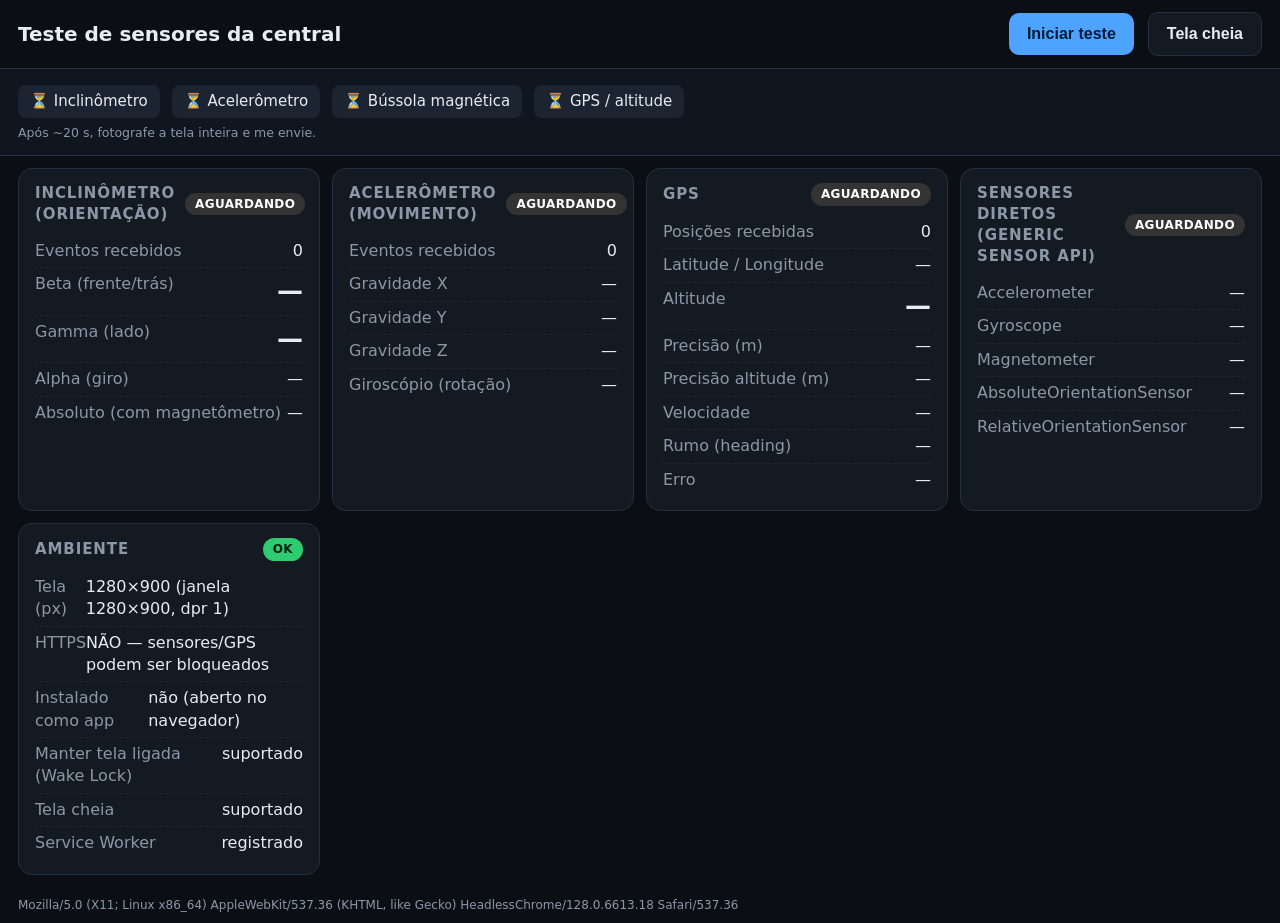
==== index.html @ f586723e "feat: página de teste de sensores para central ADAK (fase 1) Co-Authored-By: Claude Opus 4.8 <norepl" ====
<!DOCTYPE html>
<html lang="pt-BR">
<head>
<meta charset="utf-8">
<meta name="viewport" content="width=device-width, initial-scale=1, viewport-fit=cover">
<meta name="theme-color" content="#0b0f14">
<title>Teste de Sensores — Off-road</title>
<link rel="manifest" href="manifest.json">
<style>
  :root{--bg:#0b0f14;--card:#141a22;--line:#243040;--txt:#e6edf3;--dim:#8b98a8;--ok:#2ecc71;--warn:#f1c40f;--bad:#e74c3c;--acc:#4da3ff}
  *{box-sizing:border-box}
  html,body{margin:0;background:var(--bg);color:var(--txt);font:16px/1.4 system-ui,Roboto,Arial,sans-serif;-webkit-user-select:none;user-select:none}
  header{display:flex;align-items:center;gap:14px;padding:12px 18px;border-bottom:1px solid var(--line)}
  header h1{font-size:20px;margin:0;flex:1}
  button{background:var(--acc);color:#001a33;border:0;border-radius:10px;padding:12px 18px;font-size:16px;font-weight:700}
  button.sec{background:var(--card);color:var(--txt);border:1px solid var(--line)}
  main{display:grid;grid-template-columns:repeat(auto-fit,minmax(300px,1fr));gap:12px;padding:12px 18px}
  .card{background:var(--card);border:1px solid var(--line);border-radius:14px;padding:14px 16px}
  .card h2{font-size:15px;margin:0 0 10px;display:flex;align-items:center;gap:10px;color:var(--dim);text-transform:uppercase;letter-spacing:.06em}
  .badge{margin-left:auto;font-size:12px;padding:3px 10px;border-radius:99px;background:#333;color:#fff;font-weight:700;letter-spacing:.03em}
  .ok{background:var(--ok);color:#03210f}.warn{background:var(--warn);color:#332a00}.bad{background:var(--bad)}
  .row{display:flex;justify-content:space-between;padding:5px 0;border-bottom:1px dashed #1e2733;font-variant-numeric:tabular-nums}
  .row:last-child{border:0}
  .row b{font-weight:400;color:var(--dim)}
  .big{font-size:26px;font-weight:700}
  #summary{padding:12px 18px;background:#0f1620;border-bottom:1px solid var(--line);font-size:15px}
  #summary span{display:inline-block;margin:4px 12px 4px 0;padding:6px 12px;border-radius:8px;background:#1b2430}
  footer{padding:10px 18px;color:var(--dim);font-size:12px;word-break:break-all}
</style>
</head>
<body>
<header>
  <h1>Teste de sensores da central</h1>
  <button id="btnStart">Iniciar teste</button>
  <button id="btnFull" class="sec">Tela cheia</button>
</header>

<div id="summary">Toque em <b>Iniciar teste</b>. Depois de ~20 segundos, fotografe esta tela e me envie.</div>

<main>
  <section class="card">
    <h2>Inclinômetro (orientação) <span class="badge" id="bOri">aguardando</span></h2>
    <div class="row"><b>Eventos recebidos</b><span id="oriN">0</span></div>
    <div class="row"><b>Beta (frente/trás)</b><span id="oriB" class="big">—</span></div>
    <div class="row"><b>Gamma (lado)</b><span id="oriG" class="big">—</span></div>
    <div class="row"><b>Alpha (giro)</b><span id="oriA">—</span></div>
    <div class="row"><b>Absoluto (com magnetômetro)</b><span id="oriAbs">—</span></div>
  </section>

  <section class="card">
    <h2>Acelerômetro (movimento) <span class="badge" id="bMot">aguardando</span></h2>
    <div class="row"><b>Eventos recebidos</b><span id="motN">0</span></div>
    <div class="row"><b>Gravidade X</b><span id="motX">—</span></div>
    <div class="row"><b>Gravidade Y</b><span id="motY">—</span></div>
    <div class="row"><b>Gravidade Z</b><span id="motZ">—</span></div>
    <div class="row"><b>Giroscópio (rotação)</b><span id="motRot">—</span></div>
  </section>

  <section class="card">
    <h2>GPS <span class="badge" id="bGps">aguardando</span></h2>
    <div class="row"><b>Posições recebidas</b><span id="gpsN">0</span></div>
    <div class="row"><b>Latitude / Longitude</b><span id="gpsLL">—</span></div>
    <div class="row"><b>Altitude</b><span id="gpsAlt" class="big">—</span></div>
    <div class="row"><b>Precisão (m)</b><span id="gpsAcc">—</span></div>
    <div class="row"><b>Precisão altitude (m)</b><span id="gpsAltAcc">—</span></div>
    <div class="row"><b>Velocidade</b><span id="gpsSpd">—</span></div>
    <div class="row"><b>Rumo (heading)</b><span id="gpsHdg">—</span></div>
    <div class="row"><b>Erro</b><span id="gpsErr">—</span></div>
  </section>

  <section class="card">
    <h2>Sensores diretos (Generic Sensor API) <span class="badge" id="bGen">aguardando</span></h2>
    <div class="row"><b>Accelerometer</b><span id="gAcc">—</span></div>
    <div class="row"><b>Gyroscope</b><span id="gGyr">—</span></div>
    <div class="row"><b>Magnetometer</b><span id="gMag">—</span></div>
    <div class="row"><b>AbsoluteOrientationSensor</b><span id="gAbs">—</span></div>
    <div class="row"><b>RelativeOrientationSensor</b><span id="gRel">—</span></div>
  </section>

  <section class="card">
    <h2>Ambiente <span class="badge ok" id="bEnv">ok</span></h2>
    <div class="row"><b>Tela (px)</b><span id="envScr">—</span></div>
    <div class="row"><b>HTTPS</b><span id="envHttps">—</span></div>
    <div class="row"><b>Instalado como app</b><span id="envStand">—</span></div>
    <div class="row"><b>Manter tela ligada (Wake Lock)</b><span id="envWake">—</span></div>
    <div class="row"><b>Tela cheia</b><span id="envFull">—</span></div>
    <div class="row"><b>Service Worker</b><span id="envSw">—</span></div>
  </section>
</main>
<footer id="ua"></footer>

<script>
const $ = id => document.getElementById(id);
const fmt = (v, d=1) => (v==null || Number.isNaN(v)) ? '—' : Number(v).toFixed(d);
const badge = (id, cls, txt) => { const b=$(id); b.className='badge '+cls; b.textContent=txt; };
const S = { ori:'?', mot:'?', gps:'?', mag:'?' };

function summary(){
  const lbl = {ok:'✅', no:'❌', wait:'⏳', '?':'⏳'};
  $('summary').innerHTML =
    `<span>${lbl[S.ori]} Inclinômetro</span>` +
    `<span>${lbl[S.mot]} Acelerômetro</span>` +
    `<span>${lbl[S.mag]} Bússola magnética</span>` +
    `<span>${lbl[S.gps]} GPS / altitude</span>` +
    `<br><small style="color:#8b98a8">Após ~20 s, fotografe a tela inteira e me envie.</small>`;
}

// ---------- Ambiente ----------
$('envScr').textContent = `${screen.width}×${screen.height} (janela ${innerWidth}×${innerHeight}, dpr ${devicePixelRatio})`;
$('envHttps').textContent = location.protocol === 'https:' ? 'sim' : (location.hostname==='localhost' ? 'localhost (ok)' : 'NÃO — sensores/GPS podem ser bloqueados');
$('envStand').textContent = matchMedia('(display-mode: standalone)').matches || matchMedia('(display-mode: fullscreen)').matches ? 'sim' : 'não (aberto no navegador)';
$('envWake').textContent = 'wakeLock' in navigator ? 'suportado' : 'não suportado';
$('envFull').textContent = document.fullscreenEnabled ? 'suportado' : 'não suportado';
$('ua').textContent = navigator.userAgent;
if ('serviceWorker' in navigator) {
  navigator.serviceWorker.register('sw.js').then(()=> $('envSw').textContent='registrado').catch(e=> $('envSw').textContent='erro: '+e.message);
} else $('envSw').textContent = 'não suportado';

$('btnFull').onclick = () => document.documentElement.requestFullscreen?.().catch(()=>{});

// ---------- Início ----------
let started = false;
$('btnStart').onclick = async () => {
  if (started) return; started = true;
  $('btnStart').textContent = 'Testando…';
  S.ori=S.mot=S.gps=S.mag='wait'; summary();
  await startOrientation();
  startMotion();
  startGps();
  startGeneric();
  startWakeLock();
  // Veredito após 8 s sem dados
  setTimeout(() => {
    if (oriN === 0) { badge('bOri','bad','sem dados'); S.ori='no'; }
    if (motN === 0) { badge('bMot','bad','sem dados'); S.mot='no'; }
    if (S.mag === 'wait') { S.mag = 'no'; }
    summary();
  }, 8000);
  setTimeout(() => { if (gpsN === 0 && !gpsFailed) { badge('bGps','warn','sem fix ainda'); } }, 20000);
};

// ---------- Orientação ----------
let oriN = 0;
async function startOrientation(){
  if (!('DeviceOrientationEvent' in window)) { badge('bOri','bad','não suportado'); S.ori='no'; return; }
  if (typeof DeviceOrientationEvent.requestPermission === 'function') {
    try { const r = await DeviceOrientationEvent.requestPermission(); if (r !== 'granted') { badge('bOri','bad','permissão negada'); S.ori='no'; return; } } catch(e){}
  }
  const handler = e => {
    if (e.beta == null && e.gamma == null && e.alpha == null) return;
    oriN++;
    $('oriN').textContent = oriN;
    $('oriB').textContent = fmt(e.beta) + '°';
    $('oriG').textContent = fmt(e.gamma) + '°';
    $('oriA').textContent = fmt(e.alpha) + '°';
    $('oriAbs').textContent = e.absolute ? 'sim' : 'não';
    if (e.absolute && e.alpha != null) { S.mag = 'ok'; }
    if (S.ori !== 'ok') { S.ori='ok'; badge('bOri','ok','funciona'); summary(); }
  };
  window.addEventListener('deviceorientationabsolute', handler);
  window.addEventListener('deviceorientation', handler);
}

// ---------- Movimento ----------
let motN = 0;
function startMotion(){
  if (!('DeviceMotionEvent' in window)) { badge('bMot','bad','não suportado'); S.mot='no'; return; }
  window.addEventListener('devicemotion', e => {
    const g = e.accelerationIncludingGravity;
    if (!g || (g.x == null && g.y == null && g.z == null)) return;
    motN++;
    $('motN').textContent = motN;
    $('motX').textContent = fmt(g.x,2); $('motY').textContent = fmt(g.y,2); $('motZ').textContent = fmt(g.z,2);
    const r = e.rotationRate;
    $('motRot').textContent = (r && (r.alpha!=null||r.beta!=null)) ? `${fmt(r.alpha)} / ${fmt(r.beta)} / ${fmt(r.gamma)}` : 'sem giroscópio';
    if (S.mot !== 'ok') { S.mot='ok'; badge('bMot','ok','funciona'); summary(); }
  });
}

// ---------- GPS ----------
let gpsN = 0, gpsFailed = false;
function startGps(){
  if (!('geolocation' in navigator)) { badge('bGps','bad','não suportado'); S.gps='no'; summary(); return; }
  badge('bGps','warn','buscando…');
  navigator.geolocation.watchPosition(p => {
    gpsN++;
    const c = p.coords;
    $('gpsN').textContent = gpsN;
    $('gpsLL').textContent = `${c.latitude.toFixed(5)}, ${c.longitude.toFixed(5)}`;
    $('gpsAlt').textContent = c.altitude == null ? 'sem altitude' : fmt(c.altitude,0) + ' m';
    $('gpsAcc').textContent = fmt(c.accuracy,0);
    $('gpsAltAcc').textContent = c.altitudeAccuracy == null ? '—' : fmt(c.altitudeAccuracy,0);
    $('gpsSpd').textContent = c.speed == null ? '—' : fmt(c.speed*3.6,0) + ' km/h';
    $('gpsHdg').textContent = c.heading == null || Number.isNaN(c.heading) ? '— (só em movimento)' : fmt(c.heading,0) + '°';
    $('gpsErr').textContent = '—';
    const ok = c.altitude != null;
    badge('bGps', ok ? 'ok' : 'warn', ok ? 'funciona' : 'posição sem altitude');
    S.gps = ok ? 'ok' : 'wait'; summary();
  }, err => {
    gpsFailed = true;
    $('gpsErr').textContent = `${err.code}: ${err.message}`;
    badge('bGps','bad', err.code===1 ? 'permissão negada' : 'erro');
    S.gps='no'; summary();
  }, { enableHighAccuracy: true, maximumAge: 0, timeout: 30000 });
}

// ---------- Generic Sensor API ----------
function startGeneric(){
  const probes = [['Accelerometer','gAcc'],['Gyroscope','gGyr'],['Magnetometer','gMag'],['AbsoluteOrientationSensor','gAbs'],['RelativeOrientationSensor','gRel']];
  let any = false;
  for (const [name, id] of probes) {
    if (!(name in window)) { $(id).textContent = 'API ausente'; continue; }
    try {
      const s = new window[name]({ frequency: 10 });
      s.addEventListener('reading', () => {
        const v = s.quaternion ? s.quaternion.map(n=>n.toFixed(2)).join(', ') : [s.x,s.y,s.z].map(n=>fmt(n,2)).join(', ');
        $(id).textContent = 'OK: ' + v;
        if (name === 'Magnetometer' && S.mag !== 'ok') { S.mag='ok'; summary(); }
        if (!any) { any = true; badge('bGen','ok','funciona'); }
      });
      s.addEventListener('error', e => { $(id).textContent = 'erro: ' + (e.error?.name || e.error?.message || '?'); });
      s.start();
      $(id).textContent = 'iniciado…';
    } catch(e) { $(id).textContent = 'erro: ' + e.name; }
  }
  setTimeout(() => { if (!any) badge('bGen','warn','nenhum respondeu'); }, 8000);
}

// ---------- Wake Lock ----------
async function startWakeLock(){
  if (!('wakeLock' in navigator)) return;
  try { await navigator.wakeLock.request('screen'); $('envWake').textContent = 'ativo (tela não apaga)'; }
  catch(e) { $('envWake').textContent = 'suportado, mas falhou: ' + e.message; }
}
summary();
</script>
</body>
</html>
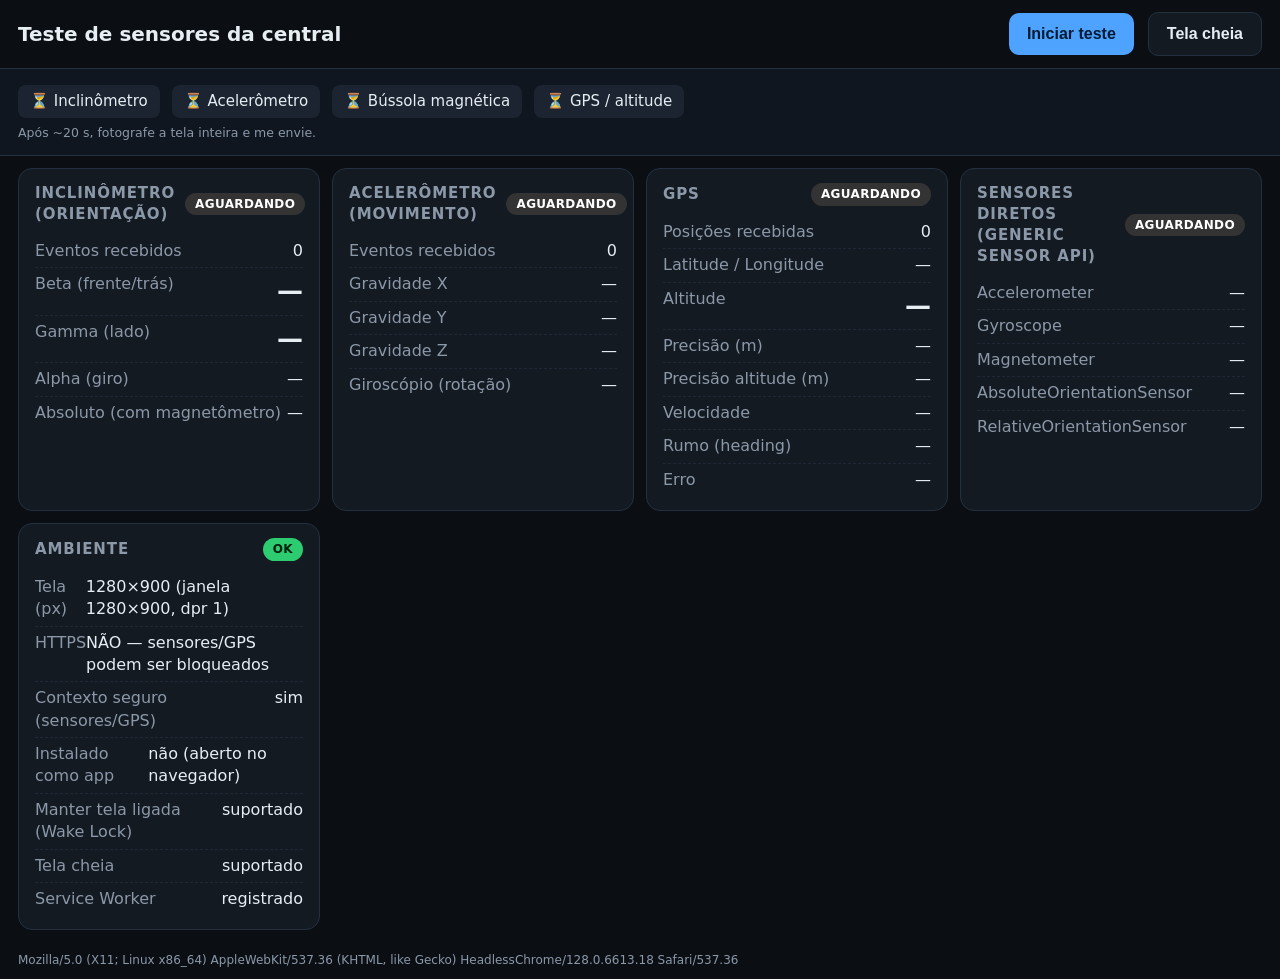
==== commit 6dec4c04: "fix: tela de teste explica por que os cards ficam vermelhos Antes a página só escrevia 'sem dados' q" ====
--- a/index.html
+++ b/index.html
@@ -25,6 +25,9 @@
   .big{font-size:26px;font-weight:700}
   #summary{padding:12px 18px;background:#0f1620;border-bottom:1px solid var(--line);font-size:15px}
   #summary span{display:inline-block;margin:4px 12px 4px 0;padding:6px 12px;border-radius:8px;background:#1b2430}
+  #banner{display:none;padding:14px 18px;background:#3a0d0d;border-bottom:2px solid var(--bad);color:#ffd9d4;font-size:15px;line-height:1.5}
+  #banner b{color:#fff}
+  #banner code{background:#00000055;padding:2px 6px;border-radius:6px;word-break:break-all}
   footer{padding:10px 18px;color:var(--dim);font-size:12px;word-break:break-all}
 </style>
 </head>
@@ -35,6 +38,7 @@
   <button id="btnFull" class="sec">Tela cheia</button>
 </header>
 
+<div id="banner"></div>
 <div id="summary">Toque em <b>Iniciar teste</b>. Depois de ~20 segundos, fotografe esta tela e me envie.</div>
 
 <main>
@@ -81,6 +85,7 @@
     <h2>Ambiente <span class="badge ok" id="bEnv">ok</span></h2>
     <div class="row"><b>Tela (px)</b><span id="envScr">—</span></div>
     <div class="row"><b>HTTPS</b><span id="envHttps">—</span></div>
+    <div class="row"><b>Contexto seguro (sensores/GPS)</b><span id="envSecure">—</span></div>
     <div class="row"><b>Instalado como app</b><span id="envStand">—</span></div>
     <div class="row"><b>Manter tela ligada (Wake Lock)</b><span id="envWake">—</span></div>
     <div class="row"><b>Tela cheia</b><span id="envFull">—</span></div>
@@ -106,8 +111,18 @@
 }
 
 // ---------- Ambiente ----------
+const SECURE = window.isSecureContext === true;
 $('envScr').textContent = `${screen.width}×${screen.height} (janela ${innerWidth}×${innerHeight}, dpr ${devicePixelRatio})`;
 $('envHttps').textContent = location.protocol === 'https:' ? 'sim' : (location.hostname==='localhost' ? 'localhost (ok)' : 'NÃO — sensores/GPS podem ser bloqueados');
+$('envSecure').textContent = SECURE ? 'sim' : 'NÃO — esta é a causa mais provável de tudo vir vazio';
+if (!SECURE) {
+  $('banner').style.display = 'block';
+  $('banner').innerHTML =
+    '<b>⚠️ Página aberta em contexto NÃO-seguro.</b> O Chrome bloqueia inclinômetro, acelerômetro, bússola e GPS fora de HTTPS — ' +
+    'por isso todos os cards ficam vermelhos. Endereço atual: <code>' + location.origin + '</code>.<br>' +
+    'Abra a versão publicada por HTTPS: <code>https://drptze-teste.github.io/offroad-app/index.html</code> ' +
+    '(ou sirva por <code>https://</code> / <code>localhost</code>).';
+}
 $('envStand').textContent = matchMedia('(display-mode: standalone)').matches || matchMedia('(display-mode: fullscreen)').matches ? 'sim' : 'não (aberto no navegador)';
 $('envWake').textContent = 'wakeLock' in navigator ? 'suportado' : 'não suportado';
 $('envFull').textContent = document.fullscreenEnabled ? 'suportado' : 'não suportado';
@@ -130,9 +145,10 @@
   startGeneric();
   startWakeLock();
   // Veredito após 8 s sem dados
+  const semDados = SECURE ? 'sem dados (hardware?)' : 'bloqueado (HTTP)';
   setTimeout(() => {
-    if (oriN === 0) { badge('bOri','bad','sem dados'); S.ori='no'; }
-    if (motN === 0) { badge('bMot','bad','sem dados'); S.mot='no'; }
+    if (oriN === 0) { badge('bOri','bad',semDados); S.ori='no'; }
+    if (motN === 0) { badge('bMot','bad',semDados); S.mot='no'; }
     if (S.mag === 'wait') { S.mag = 'no'; }
     summary();
   }, 8000);
@@ -207,6 +223,10 @@
 // ---------- Generic Sensor API ----------
 function startGeneric(){
   const probes = [['Accelerometer','gAcc'],['Gyroscope','gGyr'],['Magnetometer','gMag'],['AbsoluteOrientationSensor','gAbs'],['RelativeOrientationSensor','gRel']];
+  const why = n => n === 'SecurityError' ? 'SecurityError (bloqueado por HTTP/política)'
+    : n === 'NotAllowedError' ? 'NotAllowedError (permissão negada)'
+    : n === 'NotReadableError' ? 'NotReadableError (sem hardware)'
+    : n || '?';
   let any = false;
   for (const [name, id] of probes) {
     if (!(name in window)) { $(id).textContent = 'API ausente'; continue; }
@@ -218,10 +238,10 @@
         if (name === 'Magnetometer' && S.mag !== 'ok') { S.mag='ok'; summary(); }
         if (!any) { any = true; badge('bGen','ok','funciona'); }
       });
-      s.addEventListener('error', e => { $(id).textContent = 'erro: ' + (e.error?.name || e.error?.message || '?'); });
+      s.addEventListener('error', e => { $(id).textContent = 'erro: ' + why(e.error?.name || e.error?.message); });
       s.start();
       $(id).textContent = 'iniciado…';
-    } catch(e) { $(id).textContent = 'erro: ' + e.name; }
+    } catch(e) { $(id).textContent = 'erro: ' + why(e.name); }
   }
   setTimeout(() => { if (!any) badge('bGen','warn','nenhum respondeu'); }, 8000);
 }
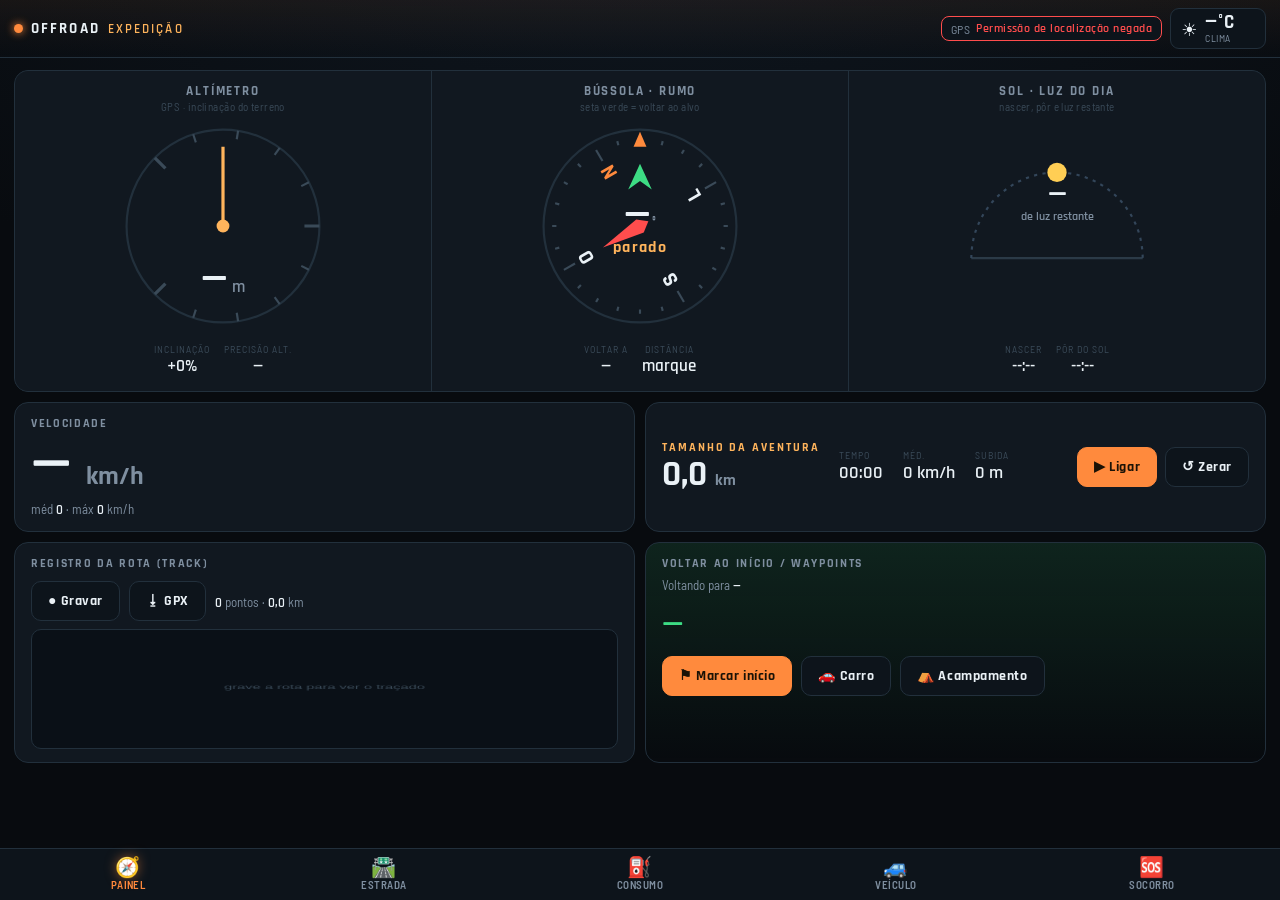
==== commit 2c18083a: "feat: app real v1 — webapp offline-first (5 telas: painel, estrada, consumo, veículo, socorro), PWA " ====
--- a/index.html
+++ b/index.html
@@ -2,257 +2,220 @@
 <html lang="pt-BR">
 <head>
 <meta charset="utf-8">
-<meta name="viewport" content="width=device-width, initial-scale=1, viewport-fit=cover">
-<meta name="theme-color" content="#0b0f14">
-<title>Teste de Sensores — Off-road</title>
-<link rel="manifest" href="manifest.json">
-<style>
-  :root{--bg:#0b0f14;--card:#141a22;--line:#243040;--txt:#e6edf3;--dim:#8b98a8;--ok:#2ecc71;--warn:#f1c40f;--bad:#e74c3c;--acc:#4da3ff}
-  *{box-sizing:border-box}
-  html,body{margin:0;background:var(--bg);color:var(--txt);font:16px/1.4 system-ui,Roboto,Arial,sans-serif;-webkit-user-select:none;user-select:none}
-  header{display:flex;align-items:center;gap:14px;padding:12px 18px;border-bottom:1px solid var(--line)}
-  header h1{font-size:20px;margin:0;flex:1}
-  button{background:var(--acc);color:#001a33;border:0;border-radius:10px;padding:12px 18px;font-size:16px;font-weight:700}
-  button.sec{background:var(--card);color:var(--txt);border:1px solid var(--line)}
-  main{display:grid;grid-template-columns:repeat(auto-fit,minmax(300px,1fr));gap:12px;padding:12px 18px}
-  .card{background:var(--card);border:1px solid var(--line);border-radius:14px;padding:14px 16px}
-  .card h2{font-size:15px;margin:0 0 10px;display:flex;align-items:center;gap:10px;color:var(--dim);text-transform:uppercase;letter-spacing:.06em}
-  .badge{margin-left:auto;font-size:12px;padding:3px 10px;border-radius:99px;background:#333;color:#fff;font-weight:700;letter-spacing:.03em}
-  .ok{background:var(--ok);color:#03210f}.warn{background:var(--warn);color:#332a00}.bad{background:var(--bad)}
-  .row{display:flex;justify-content:space-between;padding:5px 0;border-bottom:1px dashed #1e2733;font-variant-numeric:tabular-nums}
-  .row:last-child{border:0}
-  .row b{font-weight:400;color:var(--dim)}
-  .big{font-size:26px;font-weight:700}
-  #summary{padding:12px 18px;background:#0f1620;border-bottom:1px solid var(--line);font-size:15px}
-  #summary span{display:inline-block;margin:4px 12px 4px 0;padding:6px 12px;border-radius:8px;background:#1b2430}
-  #banner{display:none;padding:14px 18px;background:#3a0d0d;border-bottom:2px solid var(--bad);color:#ffd9d4;font-size:15px;line-height:1.5}
-  #banner b{color:#fff}
-  #banner code{background:#00000055;padding:2px 6px;border-radius:6px;word-break:break-all}
-  footer{padding:10px 18px;color:var(--dim);font-size:12px;word-break:break-all}
-</style>
+<meta name="viewport" content="width=device-width, initial-scale=1, viewport-fit=cover, maximum-scale=1">
+<meta name="theme-color" content="#080b0f">
+<meta name="mobile-web-app-capable" content="yes">
+<meta name="apple-mobile-web-app-capable" content="yes">
+<meta name="apple-mobile-web-app-status-bar-style" content="black-translucent">
+<title>Off-road — Painel de Expedição</title>
+<link rel="manifest" href="manifest.webmanifest">
+<link rel="icon" href="icon.svg">
+<link rel="apple-touch-icon" href="icon.svg">
+<link rel="preconnect" href="https://fonts.googleapis.com">
+<link rel="preconnect" href="https://fonts.gstatic.com" crossorigin>
+<link rel="stylesheet" href="https://fonts.googleapis.com/css2?family=Rajdhani:wght@500;600;700&family=Barlow+Semi+Condensed:wght@500;600&display=swap">
+<link rel="stylesheet" href="css/app.css">
 </head>
 <body>
-<header>
-  <h1>Teste de sensores da central</h1>
-  <button id="btnStart">Iniciar teste</button>
-  <button id="btnFull" class="sec">Tela cheia</button>
-</header>
-
-<div id="banner"></div>
-<div id="summary">Toque em <b>Iniciar teste</b>. Depois de ~20 segundos, fotografe esta tela e me envie.</div>
-
-<main>
-  <section class="card">
-    <h2>Inclinômetro (orientação) <span class="badge" id="bOri">aguardando</span></h2>
-    <div class="row"><b>Eventos recebidos</b><span id="oriN">0</span></div>
-    <div class="row"><b>Beta (frente/trás)</b><span id="oriB" class="big">—</span></div>
-    <div class="row"><b>Gamma (lado)</b><span id="oriG" class="big">—</span></div>
-    <div class="row"><b>Alpha (giro)</b><span id="oriA">—</span></div>
-    <div class="row"><b>Absoluto (com magnetômetro)</b><span id="oriAbs">—</span></div>
-  </section>
-
-  <section class="card">
-    <h2>Acelerômetro (movimento) <span class="badge" id="bMot">aguardando</span></h2>
-    <div class="row"><b>Eventos recebidos</b><span id="motN">0</span></div>
-    <div class="row"><b>Gravidade X</b><span id="motX">—</span></div>
-    <div class="row"><b>Gravidade Y</b><span id="motY">—</span></div>
-    <div class="row"><b>Gravidade Z</b><span id="motZ">—</span></div>
-    <div class="row"><b>Giroscópio (rotação)</b><span id="motRot">—</span></div>
-  </section>
-
-  <section class="card">
-    <h2>GPS <span class="badge" id="bGps">aguardando</span></h2>
-    <div class="row"><b>Posições recebidas</b><span id="gpsN">0</span></div>
-    <div class="row"><b>Latitude / Longitude</b><span id="gpsLL">—</span></div>
-    <div class="row"><b>Altitude</b><span id="gpsAlt" class="big">—</span></div>
-    <div class="row"><b>Precisão (m)</b><span id="gpsAcc">—</span></div>
-    <div class="row"><b>Precisão altitude (m)</b><span id="gpsAltAcc">—</span></div>
-    <div class="row"><b>Velocidade</b><span id="gpsSpd">—</span></div>
-    <div class="row"><b>Rumo (heading)</b><span id="gpsHdg">—</span></div>
-    <div class="row"><b>Erro</b><span id="gpsErr">—</span></div>
-  </section>
-
-  <section class="card">
-    <h2>Sensores diretos (Generic Sensor API) <span class="badge" id="bGen">aguardando</span></h2>
-    <div class="row"><b>Accelerometer</b><span id="gAcc">—</span></div>
-    <div class="row"><b>Gyroscope</b><span id="gGyr">—</span></div>
-    <div class="row"><b>Magnetometer</b><span id="gMag">—</span></div>
-    <div class="row"><b>AbsoluteOrientationSensor</b><span id="gAbs">—</span></div>
-    <div class="row"><b>RelativeOrientationSensor</b><span id="gRel">—</span></div>
-  </section>
-
-  <section class="card">
-    <h2>Ambiente <span class="badge ok" id="bEnv">ok</span></h2>
-    <div class="row"><b>Tela (px)</b><span id="envScr">—</span></div>
-    <div class="row"><b>HTTPS</b><span id="envHttps">—</span></div>
-    <div class="row"><b>Contexto seguro (sensores/GPS)</b><span id="envSecure">—</span></div>
-    <div class="row"><b>Instalado como app</b><span id="envStand">—</span></div>
-    <div class="row"><b>Manter tela ligada (Wake Lock)</b><span id="envWake">—</span></div>
-    <div class="row"><b>Tela cheia</b><span id="envFull">—</span></div>
-    <div class="row"><b>Service Worker</b><span id="envSw">—</span></div>
-  </section>
-</main>
-<footer id="ua"></footer>
-
-<script>
-const $ = id => document.getElementById(id);
-const fmt = (v, d=1) => (v==null || Number.isNaN(v)) ? '—' : Number(v).toFixed(d);
-const badge = (id, cls, txt) => { const b=$(id); b.className='badge '+cls; b.textContent=txt; };
-const S = { ori:'?', mot:'?', gps:'?', mag:'?' };
-
-function summary(){
-  const lbl = {ok:'✅', no:'❌', wait:'⏳', '?':'⏳'};
-  $('summary').innerHTML =
-    `<span>${lbl[S.ori]} Inclinômetro</span>` +
-    `<span>${lbl[S.mot]} Acelerômetro</span>` +
-    `<span>${lbl[S.mag]} Bússola magnética</span>` +
-    `<span>${lbl[S.gps]} GPS / altitude</span>` +
-    `<br><small style="color:#8b98a8">Após ~20 s, fotografe a tela inteira e me envie.</small>`;
-}
-
-// ---------- Ambiente ----------
-const SECURE = window.isSecureContext === true;
-$('envScr').textContent = `${screen.width}×${screen.height} (janela ${innerWidth}×${innerHeight}, dpr ${devicePixelRatio})`;
-$('envHttps').textContent = location.protocol === 'https:' ? 'sim' : (location.hostname==='localhost' ? 'localhost (ok)' : 'NÃO — sensores/GPS podem ser bloqueados');
-$('envSecure').textContent = SECURE ? 'sim' : 'NÃO — esta é a causa mais provável de tudo vir vazio';
-if (!SECURE) {
-  $('banner').style.display = 'block';
-  $('banner').innerHTML =
-    '<b>⚠️ Página aberta em contexto NÃO-seguro.</b> O Chrome bloqueia inclinômetro, acelerômetro, bússola e GPS fora de HTTPS — ' +
-    'por isso todos os cards ficam vermelhos. Endereço atual: <code>' + location.origin + '</code>.<br>' +
-    'Abra a versão publicada por HTTPS: <code>https://drptze-teste.github.io/offroad-app/index.html</code> ' +
-    '(ou sirva por <code>https://</code> / <code>localhost</code>).';
-}
-$('envStand').textContent = matchMedia('(display-mode: standalone)').matches || matchMedia('(display-mode: fullscreen)').matches ? 'sim' : 'não (aberto no navegador)';
-$('envWake').textContent = 'wakeLock' in navigator ? 'suportado' : 'não suportado';
-$('envFull').textContent = document.fullscreenEnabled ? 'suportado' : 'não suportado';
-$('ua').textContent = navigator.userAgent;
-if ('serviceWorker' in navigator) {
-  navigator.serviceWorker.register('sw.js').then(()=> $('envSw').textContent='registrado').catch(e=> $('envSw').textContent='erro: '+e.message);
-} else $('envSw').textContent = 'não suportado';
-
-$('btnFull').onclick = () => document.documentElement.requestFullscreen?.().catch(()=>{});
-
-// ---------- Início ----------
-let started = false;
-$('btnStart').onclick = async () => {
-  if (started) return; started = true;
-  $('btnStart').textContent = 'Testando…';
-  S.ori=S.mot=S.gps=S.mag='wait'; summary();
-  await startOrientation();
-  startMotion();
-  startGps();
-  startGeneric();
-  startWakeLock();
-  // Veredito após 8 s sem dados
-  const semDados = SECURE ? 'sem dados (hardware?)' : 'bloqueado (HTTP)';
-  setTimeout(() => {
-    if (oriN === 0) { badge('bOri','bad',semDados); S.ori='no'; }
-    if (motN === 0) { badge('bMot','bad',semDados); S.mot='no'; }
-    if (S.mag === 'wait') { S.mag = 'no'; }
-    summary();
-  }, 8000);
-  setTimeout(() => { if (gpsN === 0 && !gpsFailed) { badge('bGps','warn','sem fix ainda'); } }, 20000);
-};
-
-// ---------- Orientação ----------
-let oriN = 0;
-async function startOrientation(){
-  if (!('DeviceOrientationEvent' in window)) { badge('bOri','bad','não suportado'); S.ori='no'; return; }
-  if (typeof DeviceOrientationEvent.requestPermission === 'function') {
-    try { const r = await DeviceOrientationEvent.requestPermission(); if (r !== 'granted') { badge('bOri','bad','permissão negada'); S.ori='no'; return; } } catch(e){}
-  }
-  const handler = e => {
-    if (e.beta == null && e.gamma == null && e.alpha == null) return;
-    oriN++;
-    $('oriN').textContent = oriN;
-    $('oriB').textContent = fmt(e.beta) + '°';
-    $('oriG').textContent = fmt(e.gamma) + '°';
-    $('oriA').textContent = fmt(e.alpha) + '°';
-    $('oriAbs').textContent = e.absolute ? 'sim' : 'não';
-    if (e.absolute && e.alpha != null) { S.mag = 'ok'; }
-    if (S.ori !== 'ok') { S.ori='ok'; badge('bOri','ok','funciona'); summary(); }
-  };
-  window.addEventListener('deviceorientationabsolute', handler);
-  window.addEventListener('deviceorientation', handler);
-}
-
-// ---------- Movimento ----------
-let motN = 0;
-function startMotion(){
-  if (!('DeviceMotionEvent' in window)) { badge('bMot','bad','não suportado'); S.mot='no'; return; }
-  window.addEventListener('devicemotion', e => {
-    const g = e.accelerationIncludingGravity;
-    if (!g || (g.x == null && g.y == null && g.z == null)) return;
-    motN++;
-    $('motN').textContent = motN;
-    $('motX').textContent = fmt(g.x,2); $('motY').textContent = fmt(g.y,2); $('motZ').textContent = fmt(g.z,2);
-    const r = e.rotationRate;
-    $('motRot').textContent = (r && (r.alpha!=null||r.beta!=null)) ? `${fmt(r.alpha)} / ${fmt(r.beta)} / ${fmt(r.gamma)}` : 'sem giroscópio';
-    if (S.mot !== 'ok') { S.mot='ok'; badge('bMot','ok','funciona'); summary(); }
-  });
-}
-
-// ---------- GPS ----------
-let gpsN = 0, gpsFailed = false;
-function startGps(){
-  if (!('geolocation' in navigator)) { badge('bGps','bad','não suportado'); S.gps='no'; summary(); return; }
-  badge('bGps','warn','buscando…');
-  navigator.geolocation.watchPosition(p => {
-    gpsN++;
-    const c = p.coords;
-    $('gpsN').textContent = gpsN;
-    $('gpsLL').textContent = `${c.latitude.toFixed(5)}, ${c.longitude.toFixed(5)}`;
-    $('gpsAlt').textContent = c.altitude == null ? 'sem altitude' : fmt(c.altitude,0) + ' m';
-    $('gpsAcc').textContent = fmt(c.accuracy,0);
-    $('gpsAltAcc').textContent = c.altitudeAccuracy == null ? '—' : fmt(c.altitudeAccuracy,0);
-    $('gpsSpd').textContent = c.speed == null ? '—' : fmt(c.speed*3.6,0) + ' km/h';
-    $('gpsHdg').textContent = c.heading == null || Number.isNaN(c.heading) ? '— (só em movimento)' : fmt(c.heading,0) + '°';
-    $('gpsErr').textContent = '—';
-    const ok = c.altitude != null;
-    badge('bGps', ok ? 'ok' : 'warn', ok ? 'funciona' : 'posição sem altitude');
-    S.gps = ok ? 'ok' : 'wait'; summary();
-  }, err => {
-    gpsFailed = true;
-    $('gpsErr').textContent = `${err.code}: ${err.message}`;
-    badge('bGps','bad', err.code===1 ? 'permissão negada' : 'erro');
-    S.gps='no'; summary();
-  }, { enableHighAccuracy: true, maximumAge: 0, timeout: 30000 });
-}
-
-// ---------- Generic Sensor API ----------
-function startGeneric(){
-  const probes = [['Accelerometer','gAcc'],['Gyroscope','gGyr'],['Magnetometer','gMag'],['AbsoluteOrientationSensor','gAbs'],['RelativeOrientationSensor','gRel']];
-  const why = n => n === 'SecurityError' ? 'SecurityError (bloqueado por HTTP/política)'
-    : n === 'NotAllowedError' ? 'NotAllowedError (permissão negada)'
-    : n === 'NotReadableError' ? 'NotReadableError (sem hardware)'
-    : n || '?';
-  let any = false;
-  for (const [name, id] of probes) {
-    if (!(name in window)) { $(id).textContent = 'API ausente'; continue; }
-    try {
-      const s = new window[name]({ frequency: 10 });
-      s.addEventListener('reading', () => {
-        const v = s.quaternion ? s.quaternion.map(n=>n.toFixed(2)).join(', ') : [s.x,s.y,s.z].map(n=>fmt(n,2)).join(', ');
-        $(id).textContent = 'OK: ' + v;
-        if (name === 'Magnetometer' && S.mag !== 'ok') { S.mag='ok'; summary(); }
-        if (!any) { any = true; badge('bGen','ok','funciona'); }
-      });
-      s.addEventListener('error', e => { $(id).textContent = 'erro: ' + why(e.error?.name || e.error?.message); });
-      s.start();
-      $(id).textContent = 'iniciado…';
-    } catch(e) { $(id).textContent = 'erro: ' + why(e.name); }
-  }
-  setTimeout(() => { if (!any) badge('bGen','warn','nenhum respondeu'); }, 8000);
-}
-
-// ---------- Wake Lock ----------
-async function startWakeLock(){
-  if (!('wakeLock' in navigator)) return;
-  try { await navigator.wakeLock.request('screen'); $('envWake').textContent = 'ativo (tela não apaga)'; }
-  catch(e) { $('envWake').textContent = 'suportado, mas falhou: ' + e.message; }
-}
-summary();
-</script>
+<canvas id="ambient"></canvas>
+
+<!-- ABERTURA -->
+<div id="splash"><video id="introvid" muted playsinline autoplay preload="auto" src="assets/intro.mp4"></video></div>
+<button id="skip">Pular</button>
+
+<!-- TOPO -->
+<div class="topbar">
+  <div class="brand"><span class="dot"></span>OFFROAD <small>EXPEDIÇÃO</small></div>
+  <div class="chips">
+    <span class="chip" id="gpsChip">GPS <b id="gpsVal">buscando…</b></span>
+    <div class="tempcard"><span class="ic" id="wxic">☀</span>
+      <div><div class="t"><span id="wxt">—</span>°C</div><div class="cap" id="wxcap">clima</div></div>
+    </div>
+    <span class="simbadge" id="simBadge" hidden>SIM</span>
+  </div>
+</div>
+
+<!-- TELAS -->
+<div class="screens" id="screens">
+
+  <!-- 1. PAINEL -->
+  <section class="screen active" data-screen="painel"><div class="screen-in">
+    <div class="gauges">
+      <div class="gauge">
+        <h3>Altímetro</h3><div class="sub">GPS · inclinação do terreno</div>
+        <div class="dial"><svg viewBox="0 0 196 196">
+          <circle cx="98" cy="98" r="90" fill="none" stroke="#22303c" stroke-width="2"/>
+          <g id="altTicks"></g>
+          <path id="altArc" fill="none" stroke="#ff8a3d" stroke-width="8" stroke-linecap="round"/>
+          <line id="altNeedle" x1="98" y1="98" x2="98" y2="24" stroke="#ffb45c" stroke-width="3"/>
+          <circle cx="98" cy="98" r="6" fill="#ffb45c"/>
+        </svg><div class="readout" style="position:absolute;left:0;right:0;bottom:30px"><span class="big" id="altBig">—</span> <span class="unit">m</span></div></div>
+        <div class="metrics"><div class="metric"><div class="k">Inclinação</div><div class="v" id="grade">—</div></div>
+          <div class="metric"><div class="k">Precisão alt.</div><div class="v" id="altAcc">—</div></div></div>
+      </div>
+      <div class="gauge">
+        <h3>Bússola · Rumo</h3><div class="sub">seta verde = voltar ao alvo</div>
+        <div class="dial"><svg viewBox="0 0 196 196">
+          <circle cx="98" cy="98" r="90" fill="none" stroke="#22303c" stroke-width="2"/>
+          <g id="rose" transform="translate(98,98)"></g>
+          <path d="M98 10 L92 24 L104 24 Z" fill="#ff8a3d"/>
+          <g id="wparrow" transform="translate(98,98)"><path d="M0 -58 L11 -34 L0 -42 L-11 -34 Z" fill="#3ddc84"/></g>
+        </svg><div class="compass-read"><div class="readout"><span class="big" id="hdgBig">—</span><span class="unit">°</span></div><div class="card" id="hdgCard">parado</div></div></div>
+        <div class="metrics"><div class="metric"><div class="k">Voltar a</div><div class="v" id="wpName">—</div></div>
+          <div class="metric"><div class="k">Distância</div><div class="v" id="wpDist">—</div></div></div>
+      </div>
+      <div class="gauge">
+        <h3>Sol · Luz do dia</h3><div class="sub">nascer, pôr e luz restante</div>
+        <div class="dial"><svg viewBox="0 0 196 196">
+          <line x1="18" y1="128" x2="178" y2="128" stroke="#2b3a47" stroke-width="2"/>
+          <path id="sunArc" fill="none" stroke="#33465a" stroke-width="2" stroke-dasharray="3 5"/>
+          <g id="sun"><circle id="sunDot" cx="98" cy="48" r="9" fill="#ffce54"/></g>
+        </svg><div class="readout" style="position:absolute;left:0;right:0;top:58px"><span class="big" id="lightBig" style="font-size:30px">—</span><div class="unit" style="font-size:12px;margin-top:2px">de luz restante</div></div></div>
+        <div class="metrics"><div class="metric"><div class="k">Nascer</div><div class="v" id="sunrise">--:--</div></div>
+          <div class="metric"><div class="k">Pôr do sol</div><div class="v" id="sunset">--:--</div></div></div>
+      </div>
+    </div>
+
+    <div class="row two">
+      <div class="tile"><div class="lbl">Velocidade</div>
+        <div class="speedbig"><span id="spd">—</span> <small>km/h</small></div>
+        <div class="coord-sub" style="margin-top:6px">méd <b id="vAvg">0</b> · máx <b id="vMax">0</b> km/h</div>
+      </div>
+      <div class="tile trip"><div class="lead"><span class="eyebrow">Tamanho da aventura</span>
+        <span class="dist"><span id="tDist">0,0</span> <small>km</small></span></div>
+        <div class="tstats"><div class="tstat"><div class="k">Tempo</div><div class="v" id="tTime">00:00</div></div>
+          <div class="tstat"><div class="k">Méd.</div><div class="v"><span id="tAvg">0</span> km/h</div></div>
+          <div class="tstat"><div class="k">Subida</div><div class="v"><span id="tClimb">0</span> m</div></div></div>
+        <div class="ctrl"><button class="act primary" id="btnGo">▶ Ligar</button><button class="act" id="btnRst">↺ Zerar</button></div>
+      </div>
+    </div>
+
+    <div class="row two">
+      <div class="tile"><div class="lbl">Registro da rota (track)</div>
+        <div class="btnrow"><button class="act rec" id="btnRec">● Gravar</button><button class="act" id="btnGpx">⭳ GPX</button>
+          <span class="coord-sub"><b id="trkPts">0</b> pontos · <b id="trkKm">0,0</b> km</span></div>
+        <canvas class="minimap" id="minimap" width="520" height="240"></canvas>
+      </div>
+      <div class="tile back-home"><div class="lbl">Voltar ao início / waypoints</div>
+        <div class="coord-sub" style="margin:2px 0 8px">Voltando para <b id="wpActive">—</b></div>
+        <div class="big-dist"><span id="wpActiveDist">—</span></div>
+        <div class="wpbtns" style="margin-top:10px">
+          <button class="act primary" id="wpStart">⚑ Marcar início</button>
+          <button class="act" id="wpCar">🚗 Carro</button>
+          <button class="act" id="wpCamp">⛺ Acampamento</button>
+        </div>
+      </div>
+    </div>
+  </div></section>
+
+  <!-- 2. ESTRADA -->
+  <section class="screen" data-screen="estrada"><div class="screen-in">
+    <h2 class="sec">Deslocamento rodoviário</h2>
+    <div class="tile" style="text-align:center;padding:22px 16px">
+      <div class="speedbig"><span id="eSpd">—</span> <small>km/h</small></div>
+      <div class="coord-sub" style="margin-top:4px">rumo <b id="eHdg">—</b> · média <b id="eAvg">0</b> km/h</div>
+    </div>
+    <div class="row two">
+      <div class="tile"><div class="lbl">Onde estou</div>
+        <div class="coord-main" id="eCity">—</div>
+        <div class="coord-sub" id="eCoord">—</div>
+      </div>
+      <div class="tile"><div class="lbl">Autonomia estimada</div>
+        <div class="speedbig" style="font-size:clamp(28px,5vw,44px)"><span id="eRange">—</span> <small>km</small></div>
+        <div class="coord-sub" style="margin-top:4px">rodou hoje <b id="eOdo">0</b> km · veja Consumo</div>
+      </div>
+    </div>
+  </div></section>
+
+  <!-- 3. CONSUMO -->
+  <section class="screen" data-screen="consumo"><div class="screen-in">
+    <h2 class="sec">Consumo de combustível</h2>
+    <div class="row two">
+      <div class="tile"><div class="lbl">Média & autonomia</div>
+        <div class="fuel-big">
+          <div><div class="n"><span id="fuelAvg">—</span><small> km/L</small></div><div class="k">média</div></div>
+          <div><div class="n"><span id="fuelRange">—</span><small> km</small></div><div class="k">tanque cheio</div></div>
+          <div><div class="n" style="color:var(--level)"><span id="fuelLeft">—</span><small> km</small></div><div class="k">restam (estim.)</div></div>
+        </div>
+        <div class="coord-sub" style="margin-top:8px">Registre 2+ abastecimentos completos para a média aparecer. Distância vem do GPS.</div>
+      </div>
+      <div class="tile"><div class="lbl">Registrar</div>
+        <div class="btnrow" style="margin-top:0">
+          <label class="coord-sub">Tanque (L): <input class="cinput" id="fuelTank" type="number" inputmode="decimal" style="width:90px;display:inline-block" value="60"></label>
+        </div>
+        <div class="btnrow">
+          <input class="cinput" id="fuelLiters" type="number" inputmode="decimal" placeholder="litros abastecidos" style="max-width:200px">
+          <button class="act primary" id="fuelAdd">⛽ Abasteci</button>
+        </div>
+        <div class="btnrow"><button class="act" id="fuelUndo">Desfazer último</button><button class="act" id="fuelReset">Zerar histórico</button></div>
+        <div class="hist" id="fuelHist"></div>
+      </div>
+    </div>
+  </div></section>
+
+  <!-- 4. VEÍCULO -->
+  <section class="screen" data-screen="veiculo"><div class="screen-in">
+    <h2 class="sec">Meu 4x4 · limites e peças</h2>
+    <div class="vsel" id="vsel"></div>
+    <div class="disclaimer">⚠ Valores <b>aproximados</b> do fabricante, para referência. <b>Confirme sempre no manual</b> do seu carro — principalmente vadeação e inclinação. Ajuste em “Meu veículo”.</div>
+    <div class="vgrid" id="vgrid"></div>
+    <div class="tile" style="margin-top:12px"><div class="lbl">Peças de reposição / kit de trilha</div>
+      <ul class="pecas" id="pecas"></ul>
+    </div>
+  </div></section>
+
+  <!-- 5. SOCORRO -->
+  <section class="screen" data-screen="socorro"><div class="screen-in">
+    <div class="tile"><div class="sos-title">SOS — DEU RUIM</div>
+      <div class="coord-sub" style="margin:8px 0 0">Telefones de oficina e guincho perto (OpenStreetMap) + Google Maps para “aberto agora”.</div>
+      <div class="btnrow"><button class="act sos" id="btnOfic">🔧 Oficinas</button><button class="act sos" id="btnGuincho">🚛 Guincho</button></div>
+    </div>
+    <div class="tile" style="margin-top:10px"><div class="lbl">Onde estou</div>
+      <div class="btnrow" style="margin-top:0"><button class="act primary" id="btnWhere">📍 Descobrir minha localização</button></div>
+      <div class="wherebox"><div><span class="wk">Cidade</span><span class="wv" id="wCity">—</span></div>
+        <div><span class="wk">Distrito</span><span class="wv" id="wDist">—</span></div>
+        <div><span class="wk">Bairro</span><span class="wv" id="wHood">—</span></div></div>
+    </div>
+    <div class="row two">
+      <div class="tile"><div class="lbl">Minha localização · para resgate</div>
+        <div class="coord-main" id="coordDMS">—</div>
+        <div class="coord-sub">decimal <b id="coordDec">—</b> · Plus Code <b id="coordOLC">—</b></div>
+        <div class="btnrow"><button class="act primary" id="btnShare">↗ Compartilhar</button><button class="act" id="btnCopy">⧉ Copiar</button></div>
+      </div>
+      <div class="tile"><div class="lbl">Contato de confiança · resgate</div>
+        <div class="btnrow" style="margin-bottom:2px"><input id="contactNum" class="cinput" placeholder="WhatsApp com DDD (ex: 5535999998888)"></div>
+        <div class="btnrow"><button class="act primary" id="btnRescue">🆘 Pedir resgate</button><span class="coord-sub">envia sua cidade + coordenada</span></div>
+      </div>
+    </div>
+  </div></section>
+</div>
+
+<!-- NAV -->
+<nav class="nav" id="nav">
+  <button class="on" data-go="painel"><span class="ic">🧭</span>Painel</button>
+  <button data-go="estrada"><span class="ic">🛣️</span>Estrada</button>
+  <button data-go="consumo"><span class="ic">⛽</span>Consumo</button>
+  <button data-go="veiculo"><span class="ic">🚙</span>Veículo</button>
+  <button data-go="socorro"><span class="ic">🆘</span>Socorro</button>
+</nav>
+
+<!-- MODAL SOS -->
+<div class="sosback" id="sosback"><div class="soscard">
+  <div class="soshead"><h3 id="sosTitle">Oficinas próximas</h3><button id="sosClose" aria-label="Fechar">✕</button></div>
+  <div id="sosList"></div>
+  <div class="sosfoot"><a class="act primary" id="sosMaps" href="#" target="_blank" rel="noopener">Ver no Google Maps (aberto agora)</a></div>
+  <div class="sosnote">Lista do OpenStreetMap (offline pode faltar telefone). O Google Maps mostra horário e telefone de todos.</div>
+</div></div>
+
+<div class="toast" id="toast"></div>
+
+<script src="js/util.js"></script>
+<script src="js/geo.js"></script>
+<script src="js/services.js"></script>
+<script src="js/fuel.js"></script>
+<script src="js/vehicles.js"></script>
+<script src="js/diagrams.js"></script>
+<script src="js/ui.js"></script>
+<script src="js/app.js"></script>
 </body>
 </html>
--- a/css/app.css
+++ b/css/app.css
@@ -0,0 +1,165 @@
+:root{
+  --bg:#080b0f; --panel:#111820; --panel2:#0d141b; --edge:#22303c;
+  --ink:#eaf1f6; --dim:#7f8fa0; --faint:#3a4a58;
+  --amber:#ff8a3d; --amber-soft:#ffb45c; --level:#3ddc84; --warn:#ffd23f; --danger:#ff4d4d; --sky:#5aa9e6;
+  --tint:transparent;
+}
+*{box-sizing:border-box}
+html,body{margin:0;height:100%}
+body{background:radial-gradient(120% 80% at 50% -10%,#0f1720 0%,var(--bg) 60%),var(--bg);
+  color:var(--ink);font-family:"Barlow Semi Condensed",system-ui,Roboto,Arial,sans-serif;
+  height:100vh;display:flex;flex-direction:column;overflow:hidden;-webkit-font-smoothing:antialiased;-webkit-user-select:none;user-select:none}
+button{font-family:inherit}
+#ambient{position:fixed;inset:0;width:100%;height:100%;pointer-events:none;z-index:0}
+body::after{content:"";position:fixed;inset:0;pointer-events:none;z-index:1;background:var(--tint);transition:background .6s}
+.topbar,.screens,.nav{position:relative;z-index:2}
+
+/* ---------- barra de topo ---------- */
+.topbar{display:flex;align-items:center;gap:10px;flex-wrap:wrap;padding:8px 14px;border-bottom:1px solid var(--edge);
+  background:linear-gradient(180deg,rgba(255,138,61,.06),transparent)}
+.brand{display:flex;align-items:center;gap:8px;font-family:"Rajdhani";font-weight:700;letter-spacing:.14em;font-size:15px}
+.brand .dot{width:9px;height:9px;border-radius:50%;background:var(--amber);box-shadow:0 0 9px var(--amber)}
+.brand small{color:var(--amber-soft);font-weight:600}
+.chips{display:flex;align-items:center;gap:8px;margin-left:auto;flex-wrap:wrap}
+.chip{display:flex;align-items:center;gap:6px;font-size:12px;letter-spacing:.04em;color:var(--dim);
+  background:var(--panel2);border:1px solid var(--edge);padding:4px 9px;border-radius:8px;font-variant-numeric:tabular-nums}
+.chip b{color:var(--ink);font-family:"Rajdhani";font-weight:600}
+.chip.bad{border-color:var(--danger)}.chip.bad b{color:var(--danger)}
+.tempcard{display:flex;align-items:center;gap:8px;padding:4px 10px;border-radius:9px;border:1px solid var(--edge);background:var(--panel2);min-width:96px}
+.tempcard .ic{font-size:18px}
+.tempcard .t{font-family:"Rajdhani";font-weight:700;font-size:19px;line-height:1;font-variant-numeric:tabular-nums}
+.tempcard .cap{font-size:10px;letter-spacing:.05em;text-transform:uppercase;color:var(--dim);max-width:150px;overflow:hidden;text-overflow:ellipsis;white-space:nowrap}
+.simbadge{font-family:"Rajdhani";font-weight:700;letter-spacing:.1em;font-size:11px;color:#1a1206;background:var(--warn);padding:3px 8px;border-radius:6px}
+
+/* ---------- telas ---------- */
+.screens{flex:1;overflow:hidden}
+.screen{position:absolute;left:0;right:0;overflow-y:auto;-webkit-overflow-scrolling:touch;padding:12px 14px 14px;display:none;
+  top:0;bottom:0}
+.screen.active{display:block;animation:fade .25s}
+@keyframes fade{from{opacity:.4}to{opacity:1}}
+.screen-in{max-width:1400px;margin:0 auto}
+h2.sec{margin:2px 0 10px;font-family:"Rajdhani";font-weight:700;letter-spacing:.14em;font-size:14px;text-transform:uppercase;color:var(--dim)}
+
+/* ---------- nav inferior ---------- */
+.nav{display:flex;border-top:1px solid var(--edge);background:var(--panel2)}
+.nav button{flex:1;display:flex;flex-direction:column;align-items:center;gap:2px;background:transparent;border:0;color:var(--dim);
+  padding:7px 4px 9px;cursor:pointer;font-size:11px;letter-spacing:.04em;text-transform:uppercase;font-weight:600}
+.nav button .ic{font-size:20px;line-height:1}
+.nav button.on{color:var(--amber)}
+.nav button.on .ic{filter:drop-shadow(0 0 6px rgba(255,138,61,.5))}
+
+/* ---------- relógios ---------- */
+.gauges{display:grid;grid-template-columns:repeat(3,1fr);gap:1px;background:var(--edge);border:1px solid var(--edge);border-radius:14px;overflow:hidden}
+@media(max-width:720px){.gauges{grid-template-columns:1fr}}
+.gauge{background:var(--panel);padding:12px 12px 14px;display:flex;flex-direction:column;align-items:center}
+.gauge h3{margin:0 0 1px;font-family:"Rajdhani";font-weight:700;letter-spacing:.14em;font-size:13px;text-transform:uppercase;color:var(--dim)}
+.gauge .sub{font-size:11px;letter-spacing:.04em;color:var(--faint);margin-bottom:8px;text-align:center}
+.dial{position:relative;width:clamp(150px,24vw,210px);aspect-ratio:1;margin-bottom:4px}
+.dial svg{width:100%;height:100%;display:block}
+.readout{font-family:"Rajdhani";font-weight:700;font-variant-numeric:tabular-nums;line-height:1;text-align:center}
+.readout .big{font-size:clamp(30px,5vw,42px)}
+.readout .unit{font-size:17px;color:var(--dim);font-weight:600}
+.metrics{display:flex;gap:14px;margin-top:8px;width:100%;justify-content:center;flex-wrap:wrap}
+.metric{text-align:center}
+.metric .k{font-size:10px;letter-spacing:.1em;text-transform:uppercase;color:var(--faint)}
+.metric .v{font-family:"Rajdhani";font-weight:600;font-size:17px;color:var(--ink);font-variant-numeric:tabular-nums}
+.compass-read{position:absolute;inset:0;display:flex;flex-direction:column;align-items:center;justify-content:center;pointer-events:none}
+.compass-read .card{font-family:"Rajdhani";font-weight:700;font-size:16px;color:var(--amber-soft);letter-spacing:.08em}
+
+/* ---------- tiles / linhas ---------- */
+.row{display:grid;gap:10px;margin-top:10px}
+.row.two{grid-template-columns:1fr 1fr}
+@media(max-width:720px){.row.two{grid-template-columns:1fr}}
+.tile{background:var(--panel);border:1px solid var(--edge);border-radius:14px;padding:13px 16px}
+.tile .lbl{font-family:"Rajdhani";font-weight:700;letter-spacing:.14em;font-size:12px;text-transform:uppercase;color:var(--dim);margin-bottom:6px}
+.speedbig{font-family:"Rajdhani";font-weight:700;font-size:clamp(40px,8vw,64px);line-height:.9;font-variant-numeric:tabular-nums}
+.speedbig small{font-size:.4em;color:var(--dim)}
+.coord-main{font-family:"Rajdhani";font-weight:700;font-size:clamp(20px,3.4vw,28px);font-variant-numeric:tabular-nums}
+.coord-sub{color:var(--dim);font-size:13px;margin-top:3px;font-variant-numeric:tabular-nums}
+.coord-sub b{color:var(--ink);font-family:"Rajdhani";font-weight:600}
+.btnrow{display:flex;gap:9px;flex-wrap:wrap;margin-top:10px;align-items:center}
+button.act{font-family:"Rajdhani";font-weight:700;letter-spacing:.04em;font-size:14px;border-radius:10px;padding:10px 16px;cursor:pointer;border:1px solid var(--edge);background:var(--panel2);color:var(--ink)}
+button.act:active{transform:translateY(1px)}
+button.act.primary{background:var(--amber);color:#1a1206;border-color:var(--amber)}
+button.act.sos{background:var(--danger);color:#fff;border-color:var(--danger);font-size:15px}
+button.act.rec.on{background:var(--danger);color:#fff;border-color:var(--danger)}
+.cinput{font:inherit;background:var(--panel2);border:1px solid var(--edge);color:var(--ink);border-radius:9px;padding:10px 13px;width:100%;max-width:320px}
+.cinput::placeholder{color:var(--faint)}
+
+.trip{display:flex;align-items:center;gap:20px;flex-wrap:wrap}
+.trip .lead{display:flex;flex-direction:column;gap:2px;min-width:150px}
+.trip .eyebrow{font-family:"Rajdhani";font-weight:700;letter-spacing:.16em;font-size:12px;text-transform:uppercase;color:var(--amber-soft)}
+.trip .dist{font-family:"Rajdhani";font-weight:700;font-size:36px;line-height:1;font-variant-numeric:tabular-nums}
+.trip .dist small{font-size:16px;color:var(--dim)}
+.tstats{display:flex;gap:20px}
+.tstat .k{font-size:10px;letter-spacing:.1em;text-transform:uppercase;color:var(--faint)}
+.tstat .v{font-family:"Rajdhani";font-weight:600;font-size:18px;font-variant-numeric:tabular-nums}
+.ctrl{margin-left:auto;display:flex;gap:8px}
+.minimap{width:100%;height:120px;background:#0a1017;border:1px solid var(--edge);border-radius:10px;margin-top:8px;display:block}
+.wpbtns{display:flex;gap:9px;flex-wrap:wrap}
+.back-home{background:linear-gradient(180deg,rgba(61,220,132,.12),transparent)}
+.back-home .big-dist{font-family:"Rajdhani";font-weight:700;font-size:34px;color:var(--level);font-variant-numeric:tabular-nums}
+
+.wherebox{display:flex;gap:24px;flex-wrap:wrap;margin-top:12px}
+.wherebox>div{display:flex;flex-direction:column;gap:2px}
+.wherebox .wk{font-size:11px;letter-spacing:.1em;text-transform:uppercase;color:var(--faint)}
+.wherebox .wv{font-family:"Rajdhani";font-weight:600;font-size:19px;color:var(--ink)}
+.sos-title{font-family:"Rajdhani";font-weight:700;letter-spacing:.05em;font-size:26px;color:var(--danger);line-height:1}
+
+/* ---------- consumo ---------- */
+.fuel-big{display:flex;gap:24px;flex-wrap:wrap;align-items:flex-end}
+.fuel-big .n{font-family:"Rajdhani";font-weight:700;font-size:44px;line-height:1;font-variant-numeric:tabular-nums}
+.fuel-big .n small{font-size:.42em;color:var(--dim)}
+.fuel-big .k{font-size:11px;letter-spacing:.1em;text-transform:uppercase;color:var(--faint)}
+.hist{margin-top:10px;font-size:13px;color:var(--dim)}
+.hist div{padding:5px 0;border-bottom:1px dashed #1e2733;display:flex;justify-content:space-between;font-variant-numeric:tabular-nums}
+
+/* ---------- veículo ---------- */
+.vsel{display:flex;gap:8px;flex-wrap:wrap;margin-bottom:10px}
+.vsel button{font-family:"Rajdhani";font-weight:700;letter-spacing:.04em;font-size:13px;border-radius:99px;padding:8px 16px;cursor:pointer;border:1px solid var(--edge);background:var(--panel2);color:var(--dim)}
+.vsel button.on{background:var(--amber);color:#1a1206;border-color:var(--amber)}
+.disclaimer{background:rgba(255,210,63,.08);border:1px solid rgba(255,210,63,.35);color:var(--warn);border-radius:10px;padding:9px 13px;font-size:12.5px;margin-bottom:10px}
+.vgrid{display:grid;grid-template-columns:repeat(auto-fill,minmax(230px,1fr));gap:10px}
+.vcard{background:var(--panel);border:1px solid var(--edge);border-radius:14px;padding:12px 14px;display:flex;flex-direction:column}
+.vcard .dia{background:#0a1017;border:1px solid var(--edge);border-radius:10px;padding:6px;margin-bottom:8px}
+.vcard .nm{font-family:"Rajdhani";font-weight:700;font-size:14px;letter-spacing:.03em;display:flex;align-items:baseline;justify-content:space-between;gap:8px}
+.vcard .val{font-family:"Rajdhani";font-weight:700;font-size:22px;color:var(--amber-soft);font-variant-numeric:tabular-nums}
+.vcard .val.warn{color:var(--warn)}
+.vcard .exp{font-size:12.5px;color:var(--dim);margin-top:5px;line-height:1.35}
+.vedit input{width:70px}
+.pecas{list-style:none;padding:0;margin:6px 0 0}
+.pecas li{display:flex;align-items:center;gap:10px;padding:8px 0;border-bottom:1px dashed #1e2733;font-size:14px}
+.pecas li:last-child{border-bottom:0}
+.pecas input{width:20px;height:20px;accent-color:var(--amber)}
+.pecas li.done{color:var(--faint);text-decoration:line-through}
+
+/* ---------- modal SOS ---------- */
+.sosback{position:fixed;inset:0;background:rgba(4,7,11,.72);display:none;align-items:center;justify-content:center;z-index:40;padding:16px}
+.sosback.show{display:flex}
+.soscard{background:var(--panel);border:1px solid var(--edge);border-radius:16px;width:100%;max-width:460px;max-height:82vh;overflow:auto;box-shadow:0 24px 60px rgba(0,0,0,.6)}
+.soshead{display:flex;align-items:center;gap:10px;padding:13px 16px;border-bottom:1px solid var(--edge);position:sticky;top:0;background:var(--panel)}
+.soshead h3{margin:0;font-family:"Rajdhani";font-weight:700;font-size:17px;flex:1}
+.soshead button{background:var(--panel2);border:1px solid var(--edge);color:var(--dim);border-radius:8px;width:34px;height:34px;cursor:pointer}
+.sositem{display:flex;align-items:center;gap:12px;padding:12px 16px;border-bottom:1px solid var(--edge)}
+.sositem:last-child{border-bottom:0}
+.sositem .info{flex:1;min-width:0}
+.sositem .nm{font-family:"Rajdhani";font-weight:600;font-size:15px}
+.sositem .mt{font-size:12px;color:var(--dim);margin-top:2px}
+.sositem .mt .ph{font-family:"Rajdhani";font-weight:600;color:var(--amber-soft)}
+.callbtn{background:var(--level);color:#03210f;border:0;border-radius:9px;padding:9px 14px;font-family:"Rajdhani";font-weight:700;font-size:14px;text-decoration:none;display:inline-block}
+.routebtn{background:var(--panel2);color:var(--ink);border:1px solid var(--edge);border-radius:9px;padding:9px 11px;font-size:12px;text-decoration:none;display:inline-block}
+.sosfoot{padding:11px 16px}
+.sosfoot .act{width:100%;justify-content:center}
+.sosnote{padding:0 16px 12px;color:var(--faint);font-size:12px;text-align:center}
+
+/* ---------- splash ---------- */
+#splash{position:fixed;inset:0;z-index:50;background:radial-gradient(120% 90% at 50% 18%,#10202c 0%,#06090d 68%);display:flex;align-items:center;justify-content:center;transition:opacity .5s}
+#splash.hide{opacity:0;pointer-events:none}
+#splashcv{width:100%;height:100%;display:block}
+#introvid{width:100%;height:100%;object-fit:contain;background:#06090d;display:block}
+#skip{position:fixed;right:14px;bottom:12px;z-index:51;font:600 12px "Barlow Semi Condensed",sans-serif;letter-spacing:.1em;text-transform:uppercase;color:#7f8fa0;background:rgba(20,26,34,.7);border:1px solid #22303c;border-radius:8px;padding:6px 12px;cursor:pointer}
+#splash.hide~#skip{display:none}
+
+.toast{position:fixed;left:50%;bottom:70px;transform:translateX(-50%) translateY(16px);background:#1b2430;border:1px solid var(--edge);color:var(--ink);padding:10px 16px;border-radius:10px;font-size:14px;opacity:0;transition:.25s;pointer-events:none;z-index:45}
+.toast.show{opacity:1;transform:translateX(-50%) translateY(0)}
+@media(prefers-reduced-motion:reduce){*{animation:none!important;transition:none!important}}
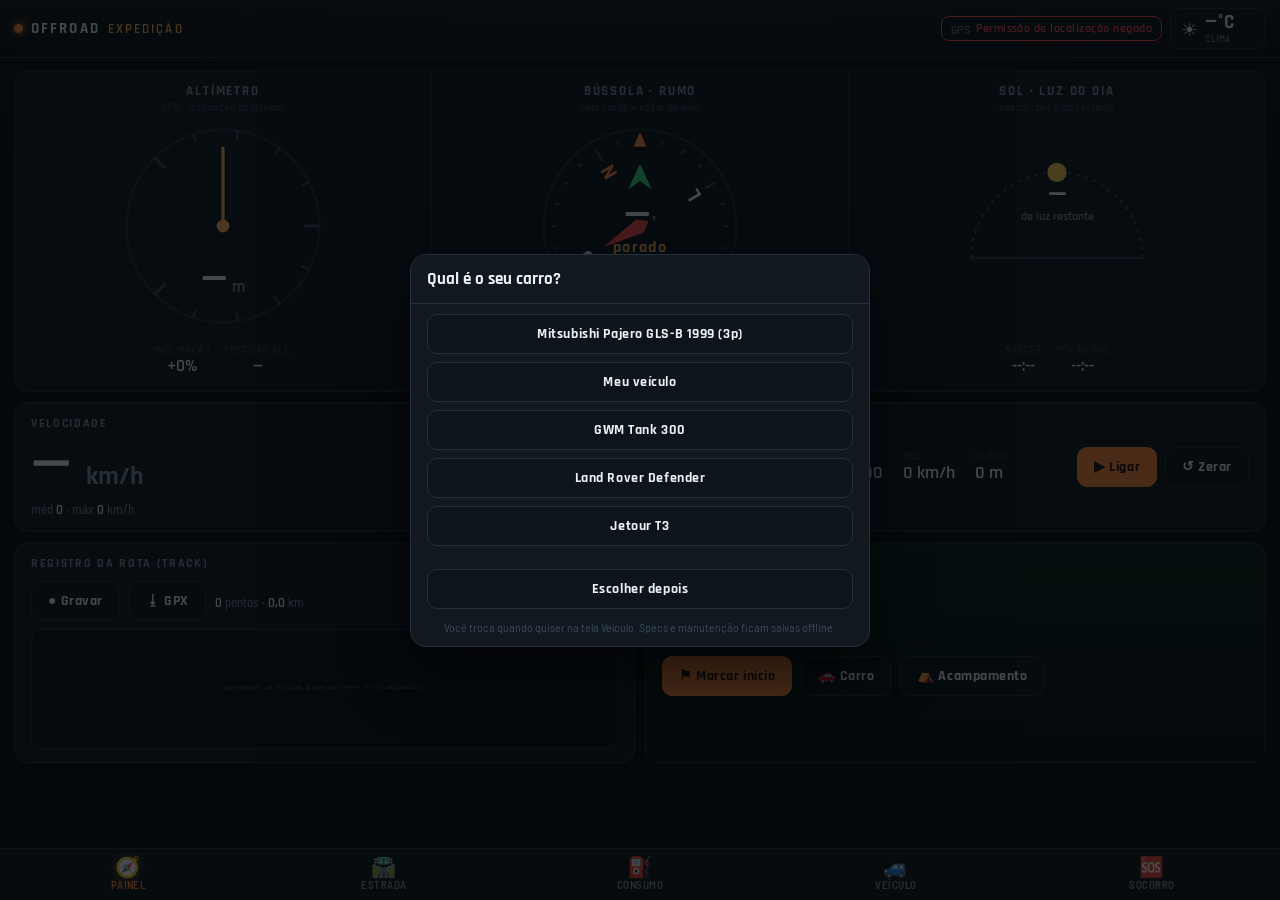
==== commit 2133c255: "feat: Pajero 1999 do usuário, ficha de manutenção offline, fóruns/peças, atalho Spotify e escolha do" ====
--- a/index.html
+++ b/index.html
@@ -125,6 +125,15 @@
         <div class="coord-sub" style="margin-top:4px">rodou hoje <b id="eOdo">0</b> km · veja Consumo</div>
       </div>
     </div>
+    <div class="tile" style="margin-top:10px"><div class="lbl">Som · Spotify</div>
+      <div class="btnrow" style="margin-top:0">
+        <a class="act primary" href="https://open.spotify.com" target="_blank" rel="noopener">▶ Abrir Spotify</a>
+        <input class="cinput" id="plInput" placeholder="colar link de playlist" style="max-width:260px">
+        <button class="act" id="plAdd">+ Salvar</button>
+      </div>
+      <div class="btnrow" id="plList" style="margin-top:8px"></div>
+      <div class="coord-sub" style="margin-top:6px">Suas playlists ficam salvas offline; um toque abre no Spotify. Puxar as “mais tocadas” automático precisa de login — fase 2.</div>
+    </div>
   </div></section>
 
   <!-- 3. CONSUMO -->
@@ -162,6 +171,13 @@
     <div class="tile" style="margin-top:12px"><div class="lbl">Peças de reposição / kit de trilha</div>
       <ul class="pecas" id="pecas"></ul>
     </div>
+    <div class="tile" style="margin-top:10px"><div class="lbl">Manutenção & fluidos · edite e fica salvo offline</div>
+      <div class="disclaimer">Códigos de filtro variam pelo motor e ano — confirme pela peça original ou no fórum. O app guarda o que você digitar.</div>
+      <div id="manut"></div>
+    </div>
+    <div class="tile" style="margin-top:10px"><div class="lbl">Fóruns & peças · abre com internet</div>
+      <div class="btnrow" id="forums"></div>
+    </div>
   </div></section>
 
   <!-- 5. SOCORRO -->
@@ -205,6 +221,14 @@
   <div id="sosList"></div>
   <div class="sosfoot"><a class="act primary" id="sosMaps" href="#" target="_blank" rel="noopener">Ver no Google Maps (aberto agora)</a></div>
   <div class="sosnote">Lista do OpenStreetMap (offline pode faltar telefone). O Google Maps mostra horário e telefone de todos.</div>
+</div></div>
+
+<!-- ESCOLHA DO CARRO (1ª abertura) -->
+<div class="sosback" id="carback"><div class="soscard">
+  <div class="soshead"><h3>Qual é o seu carro?</h3></div>
+  <div id="carList" style="padding:10px 16px 4px"></div>
+  <div class="sosfoot"><button class="act" id="carSkip" style="width:100%;justify-content:center">Escolher depois</button></div>
+  <div class="sosnote">Você troca quando quiser na tela Veículo. Specs e manutenção ficam salvas offline.</div>
 </div></div>
 
 <div class="toast" id="toast"></div>
--- a/css/app.css
+++ b/css/app.css
@@ -132,6 +132,10 @@
 .pecas li:last-child{border-bottom:0}
 .pecas input{width:20px;height:20px;accent-color:var(--amber)}
 .pecas li.done{color:var(--faint);text-decoration:line-through}
+.mrow{display:flex;align-items:center;gap:12px;padding:7px 0;border-bottom:1px dashed #1e2733;flex-wrap:wrap}
+.mrow:last-child{border-bottom:0}
+.mrow .mk{flex:1;min-width:170px;font-size:14px;color:var(--dim)}
+.mrow .medit{max-width:300px}
 
 /* ---------- modal SOS ---------- */
 .sosback{position:fixed;inset:0;background:rgba(4,7,11,.72);display:none;align-items:center;justify-content:center;z-index:40;padding:16px}
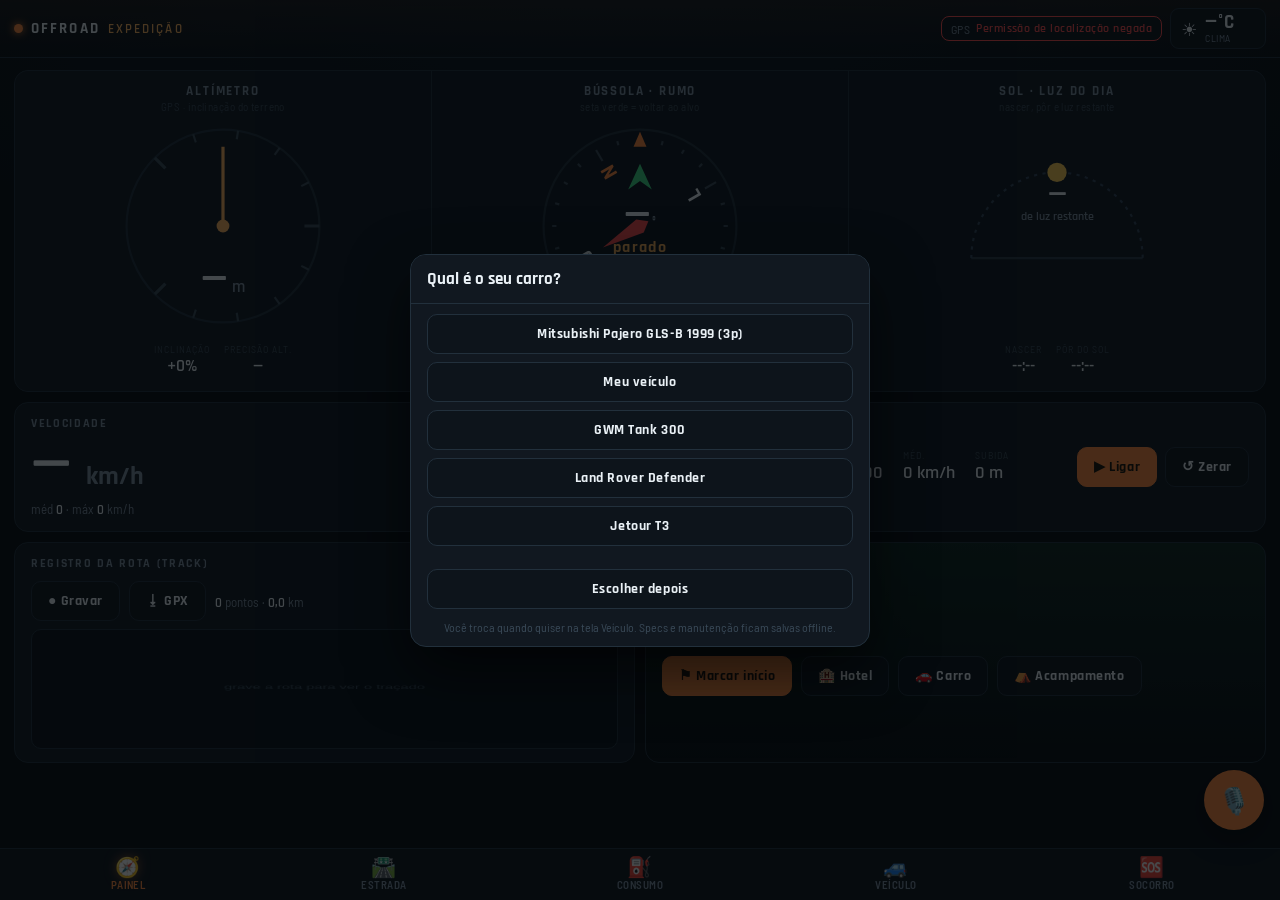
==== commit e6d35a29: "feat: assistente de voz (fala respostas), waypoint Hotel e suporte a elétrico (plug + recarga Open C" ====
--- a/index.html
+++ b/index.html
@@ -101,6 +101,7 @@
         <div class="big-dist"><span id="wpActiveDist">—</span></div>
         <div class="wpbtns" style="margin-top:10px">
           <button class="act primary" id="wpStart">⚑ Marcar início</button>
+          <button class="act" id="wpHotel">🏨 Hotel</button>
           <button class="act" id="wpCar">🚗 Carro</button>
           <button class="act" id="wpCamp">⛺ Acampamento</button>
         </div>
@@ -133,6 +134,10 @@
       </div>
       <div class="btnrow" id="plList" style="margin-top:8px"></div>
       <div class="coord-sub" style="margin-top:6px">Suas playlists ficam salvas offline; um toque abre no Spotify. Puxar as “mais tocadas” automático precisa de login — fase 2.</div>
+    </div>
+    <div class="tile" style="margin-top:10px"><div class="lbl">Recarga elétrica</div>
+      <div class="btnrow" style="margin-top:0"><button class="act primary" id="btnCharge">⚡ Postos de recarga perto</button>
+        <span class="coord-sub">seu plug: <b id="myPlug">—</b> · configure em Veículo</span></div>
     </div>
   </div></section>
 
@@ -178,6 +183,16 @@
     <div class="tile" style="margin-top:10px"><div class="lbl">Fóruns & peças · abre com internet</div>
       <div class="btnrow" id="forums"></div>
     </div>
+    <div class="tile" style="margin-top:10px"><div class="lbl">Energia & recarga</div>
+      <div class="btnrow" style="margin-top:0">
+        <label class="coord-sub">Tipo: <select class="cinput" id="energyTipo" style="width:auto;display:inline-block"><option value="combustao">Combustão</option><option value="hibrido">Híbrido</option><option value="eletrico">Elétrico</option></select></label>
+        <label class="coord-sub" id="plugWrap" hidden>Plug: <select class="cinput" id="energyPlug" style="width:auto;display:inline-block"></select></label>
+      </div>
+      <div class="btnrow" id="ocmWrap" hidden style="margin-top:8px">
+        <label class="coord-sub">Chave Open Charge Map (grátis): <input class="cinput" id="ocmKey" placeholder="cole aqui — openchargemap.org/site/develop/api" style="max-width:260px;display:inline-block"></label>
+      </div>
+      <div class="coord-sub" style="margin-top:6px">Elétrico/híbrido: escolha o plug. Para listar postos no app, pegue uma chave grátis em openchargemap.org. Sem chave, o botão de recarga abre o Google Maps.</div>
+    </div>
   </div></section>
 
   <!-- 5. SOCORRO -->
@@ -231,6 +246,9 @@
   <div class="sosnote">Você troca quando quiser na tela Veículo. Specs e manutenção ficam salvas offline.</div>
 </div></div>
 
+<button id="micbtn" aria-label="Falar com o assistente">🎙️</button>
+<div id="voicebubble"></div>
+
 <div class="toast" id="toast"></div>
 
 <script src="js/util.js"></script>
@@ -240,6 +258,7 @@
 <script src="js/vehicles.js"></script>
 <script src="js/diagrams.js"></script>
 <script src="js/ui.js"></script>
+<script src="js/voice.js"></script>
 <script src="js/app.js"></script>
 </body>
 </html>
--- a/css/app.css
+++ b/css/app.css
@@ -164,6 +164,17 @@
 #skip{position:fixed;right:14px;bottom:12px;z-index:51;font:600 12px "Barlow Semi Condensed",sans-serif;letter-spacing:.1em;text-transform:uppercase;color:#7f8fa0;background:rgba(20,26,34,.7);border:1px solid #22303c;border-radius:8px;padding:6px 12px;cursor:pointer}
 #splash.hide~#skip{display:none}
 
+/* ---------- voz ---------- */
+#micbtn{position:fixed;right:16px;bottom:70px;z-index:30;width:60px;height:60px;border-radius:50%;border:0;cursor:pointer;
+  background:var(--amber);color:#1a1206;font-size:26px;box-shadow:0 8px 24px rgba(0,0,0,.5);display:flex;align-items:center;justify-content:center}
+#micbtn:active{transform:translateY(1px)}
+#micbtn.listening{background:var(--danger);color:#fff;animation:pulse 1s infinite}
+@keyframes pulse{0%,100%{box-shadow:0 0 0 0 rgba(255,77,77,.5)}50%{box-shadow:0 0 0 14px rgba(255,77,77,0)}}
+#voicebubble{position:fixed;right:16px;bottom:140px;z-index:30;max-width:min(460px,80vw);background:#1b2430;border:1px solid var(--edge);
+  color:var(--ink);padding:12px 16px;border-radius:14px;font-size:15px;line-height:1.35;box-shadow:0 10px 30px rgba(0,0,0,.5);
+  opacity:0;transform:translateY(10px);transition:.2s;pointer-events:none}
+#voicebubble.show{opacity:1;transform:translateY(0)}
+select.cinput{padding:8px 10px}
 .toast{position:fixed;left:50%;bottom:70px;transform:translateX(-50%) translateY(16px);background:#1b2430;border:1px solid var(--edge);color:var(--ink);padding:10px 16px;border-radius:10px;font-size:14px;opacity:0;transition:.25s;pointer-events:none;z-index:45}
 .toast.show{opacity:1;transform:translateX(-50%) translateY(0)}
 @media(prefers-reduced-motion:reduce){*{animation:none!important;transition:none!important}}
